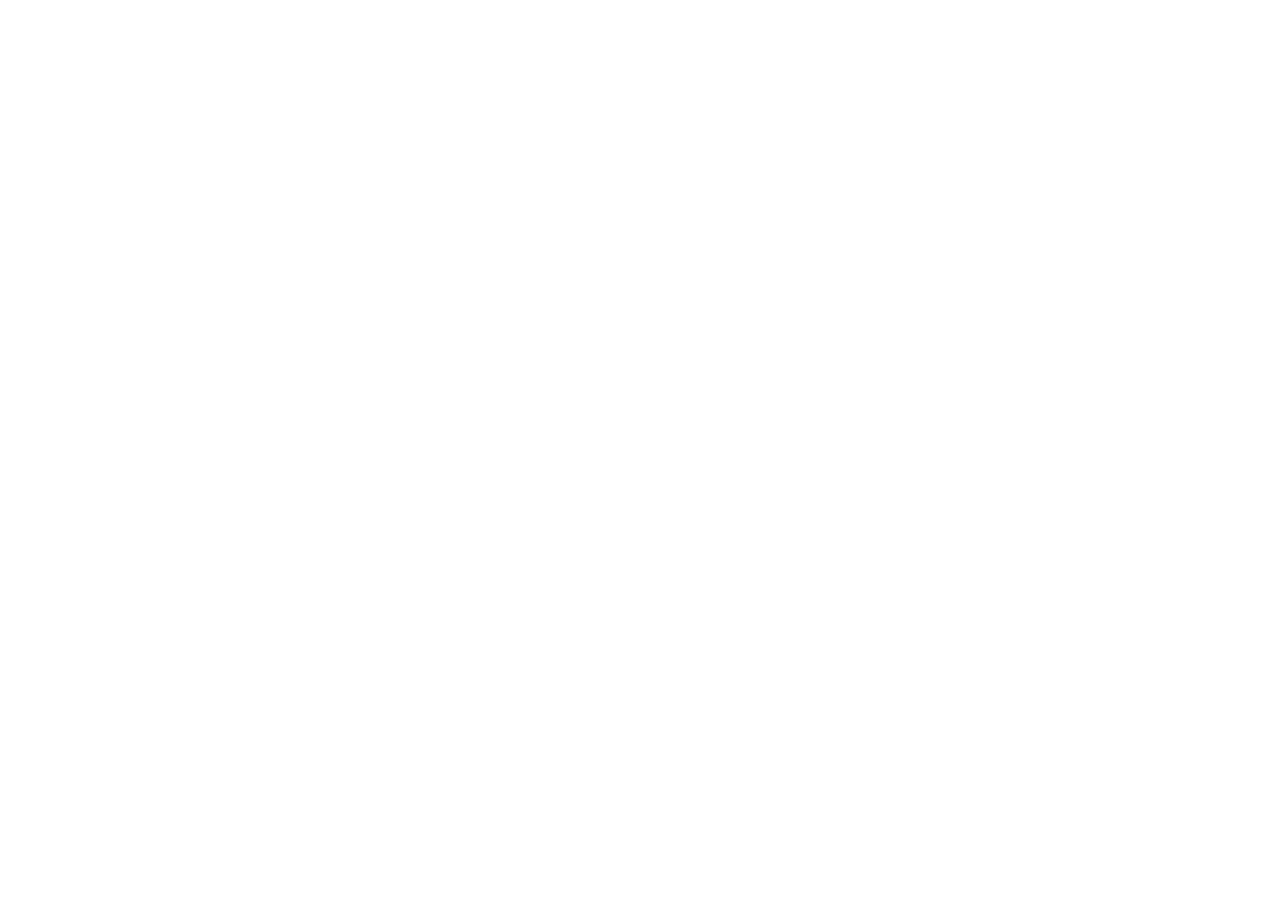
==== index.html @ a7d4aafc "arquivos iniciais adicionados" ====
<!DOCTYPE html>
<html lang="pt-BR">
<head>
    <meta charset="UTF-8">
    <meta http-equiv="X-UA-Compatible" content="IE=edge">
    <meta name="viewport" content="width=device-width, initial-scale=1.0">
    <title>Game - Mata Larápio</title>

    <link rel="stylesheet" href="style.css">
</head>

<body>
    
    <script src="script.js"></script>
</body>
</html>
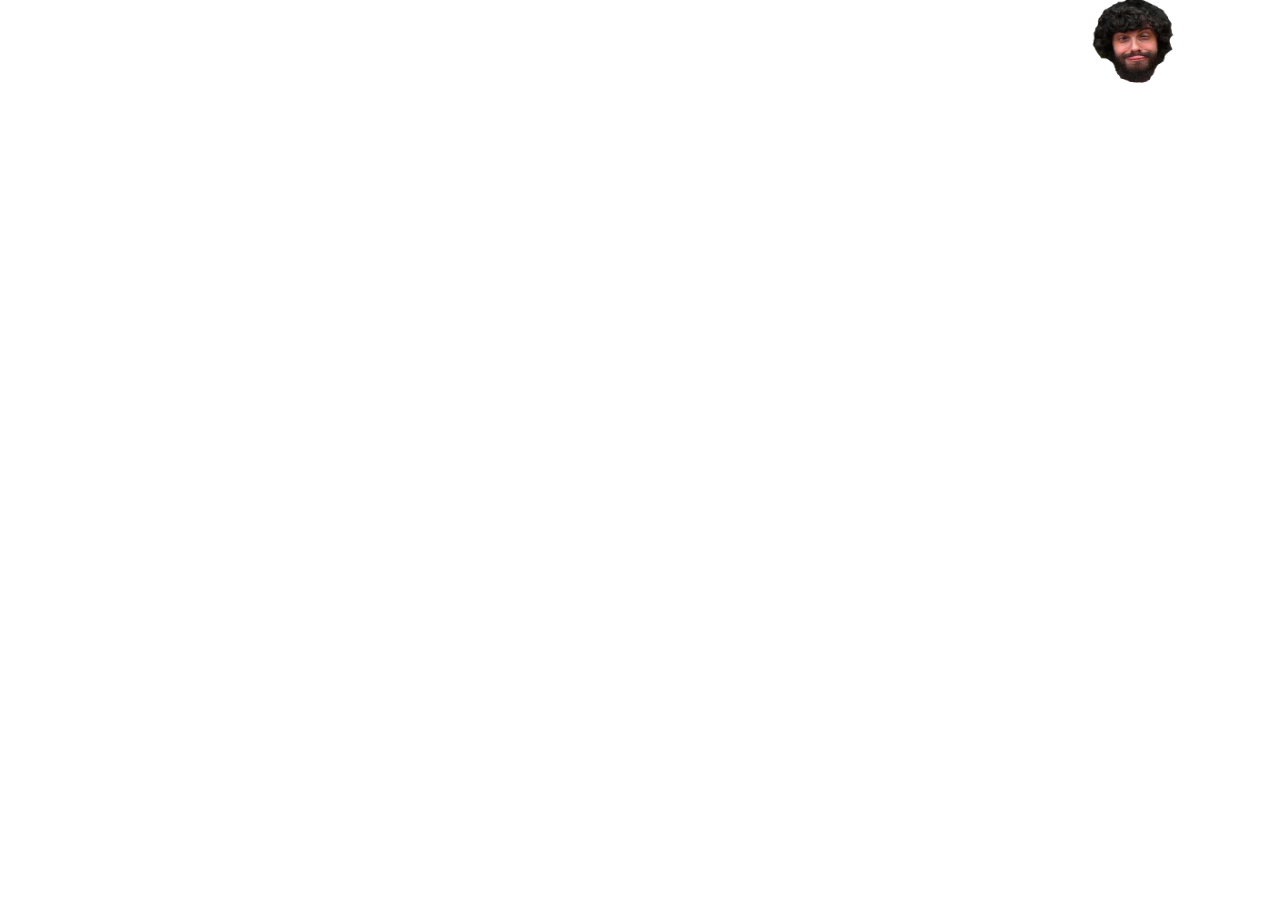
==== commit 0a4c3b38: "posição e tamanhos aleatórios do mosquito OK" ====
--- a/index.html
+++ b/index.html
@@ -9,7 +9,7 @@
     <link rel="stylesheet" href="style.css">
 </head>
 
-<body>
+<body onresize="ajustaTamanhoPalcoJogo()">
     
     <script src="script.js"></script>
 </body>
--- a/style.css
+++ b/style.css
@@ -0,0 +1,15 @@
+/* 
+    Tamanho do mosquitos
+*/
+.mosquito1 {
+  width: 50px;
+  height: 50px;
+}
+.mosquito2 {
+  width: 70px;
+  height: 70px;
+}
+.mosquito3 {
+  width: 90px;
+  height: 90px;
+}
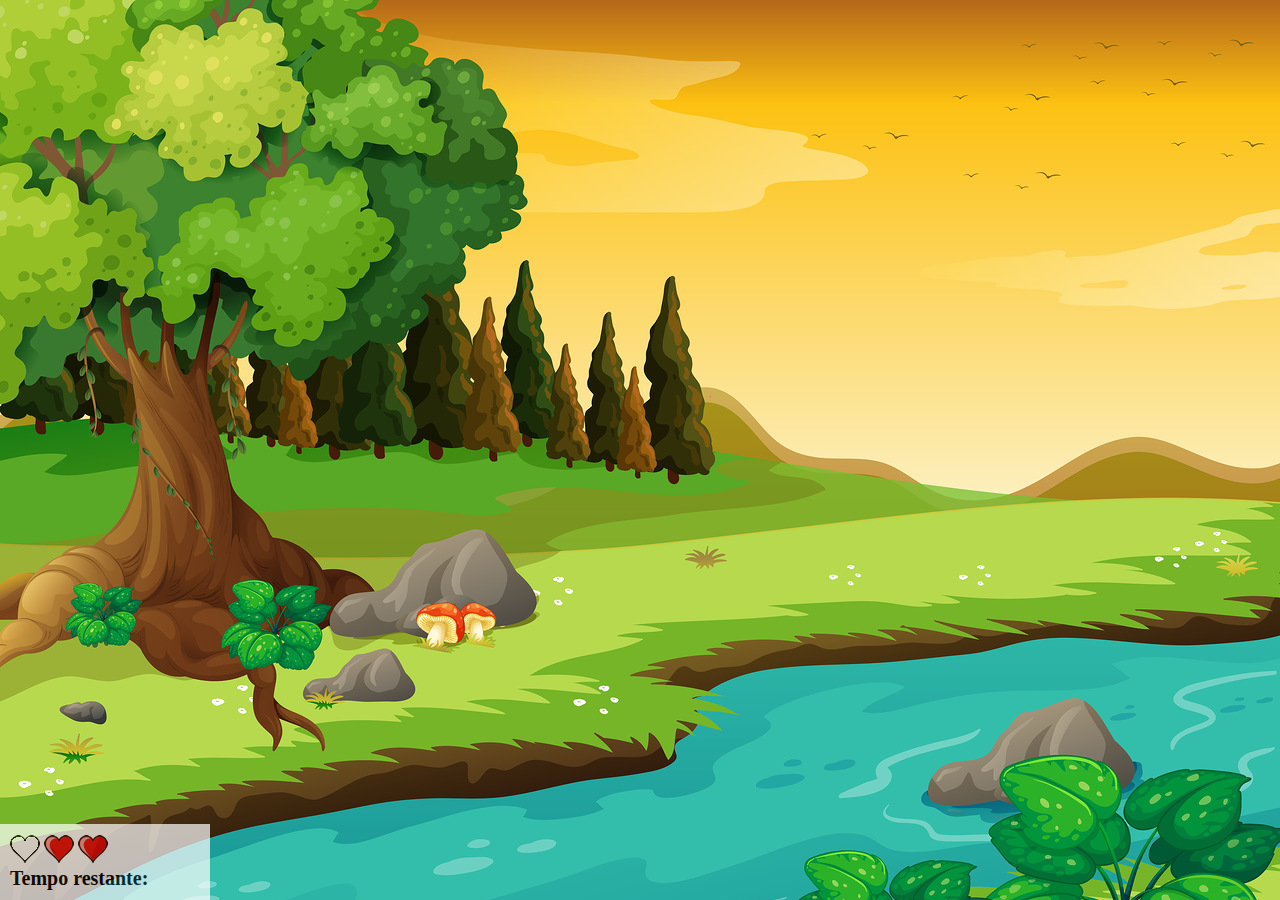
==== commit 4d241a10: "iniciando menus" ====
--- a/index.html
+++ b/index.html
@@ -7,10 +7,28 @@
     <title>Game - Mata Larápio</title>
 
     <link rel="stylesheet" href="style.css">
+    <script src="script.js"></script>
 </head>
 
 <body onresize="ajustaTamanhoPalcoJogo()">
+
+    <div class="painel">
+        
+        <div class="vidas">
+            <img src="imagens/coracao_vazio.png" alt="">
+            <img src="imagens/coracao_cheio.png" alt="">
+            <img src="imagens/coracao_cheio.png" alt="">
+        </div>
+
+        <div class="cronometro">
+            Tempo restante:
+        </div>
+    </div>
     
-    <script src="script.js"></script>
+    <script>
+        setInterval(function(){
+            posicaoRandomica()
+        }, 1000)
+    </script>
 </body>
 </html>--- a/style.css
+++ b/style.css
@@ -1,3 +1,12 @@
+/*
+    Formatações gerais
+*/
+body {
+  background-image: url(imagens/bg.jpg);
+  background-repeat: no-repeat;
+  background-size: 100%;
+}
+
 /* 
     Tamanho do mosquitos
 */
@@ -13,3 +22,35 @@
   width: 90px;
   height: 90px;
 }
+
+/*
+    Lados do mosquito
+*/
+.ladoA {
+  transform: scaleX(1);
+}
+.ladoB {
+  transform: scalex(-1);
+}
+
+/*
+    Formatações menus
+*/
+.painel {
+  position: absolute;
+  width: 190px;
+  padding: 10px;
+  left: 0;
+  bottom: 0;
+  border-top: 1px solid #fff;
+  background-color: #fff;
+  opacity: 0.7;
+}
+.vidas {
+  float: left;
+}
+.cronometro {
+  float: left;
+  font-size: 20px;
+  font-weight: bold;
+}
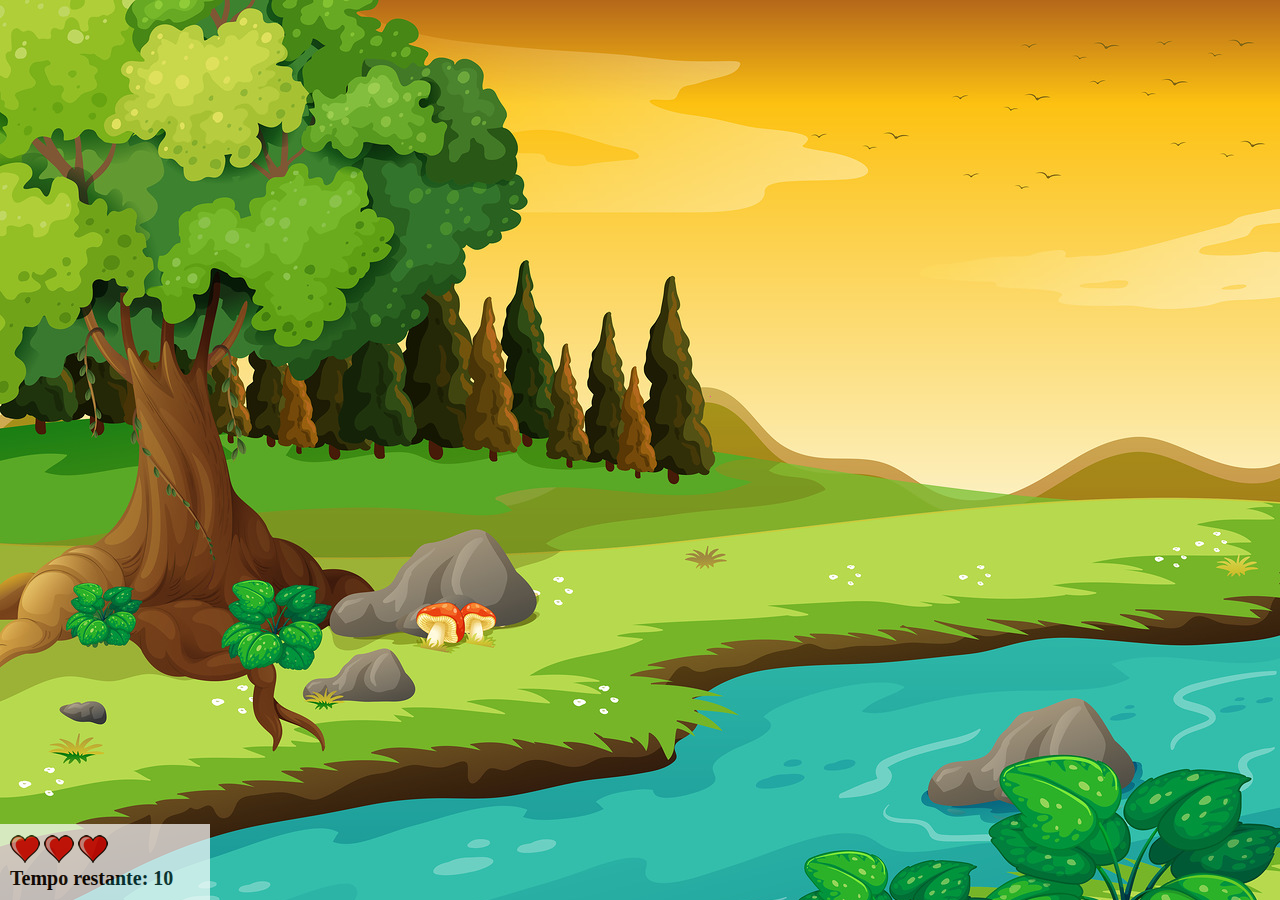
==== commit 11a38430: "projeto em andamento" ====
--- a/index.html
+++ b/index.html
@@ -15,18 +15,20 @@
     <div class="painel">
         
         <div class="vidas">
-            <img src="imagens/coracao_vazio.png" alt="">
-            <img src="imagens/coracao_cheio.png" alt="">
-            <img src="imagens/coracao_cheio.png" alt="">
+            <img id="v1" src="imagens/coracao_cheio.png" alt="">
+            <img id="v2" src="imagens/coracao_cheio.png" alt="">
+            <img id="v3" src="imagens/coracao_cheio.png" alt="">
         </div>
 
         <div class="cronometro">
-            Tempo restante:
+            Tempo restante: <span id="cronometro"></span>
         </div>
     </div>
     
     <script>
-        setInterval(function(){
+        document.getElementById('cronometro').innerHTML = tempo
+
+        var criaMosquito = setInterval(function(){
             posicaoRandomica()
         }, 1000)
     </script>
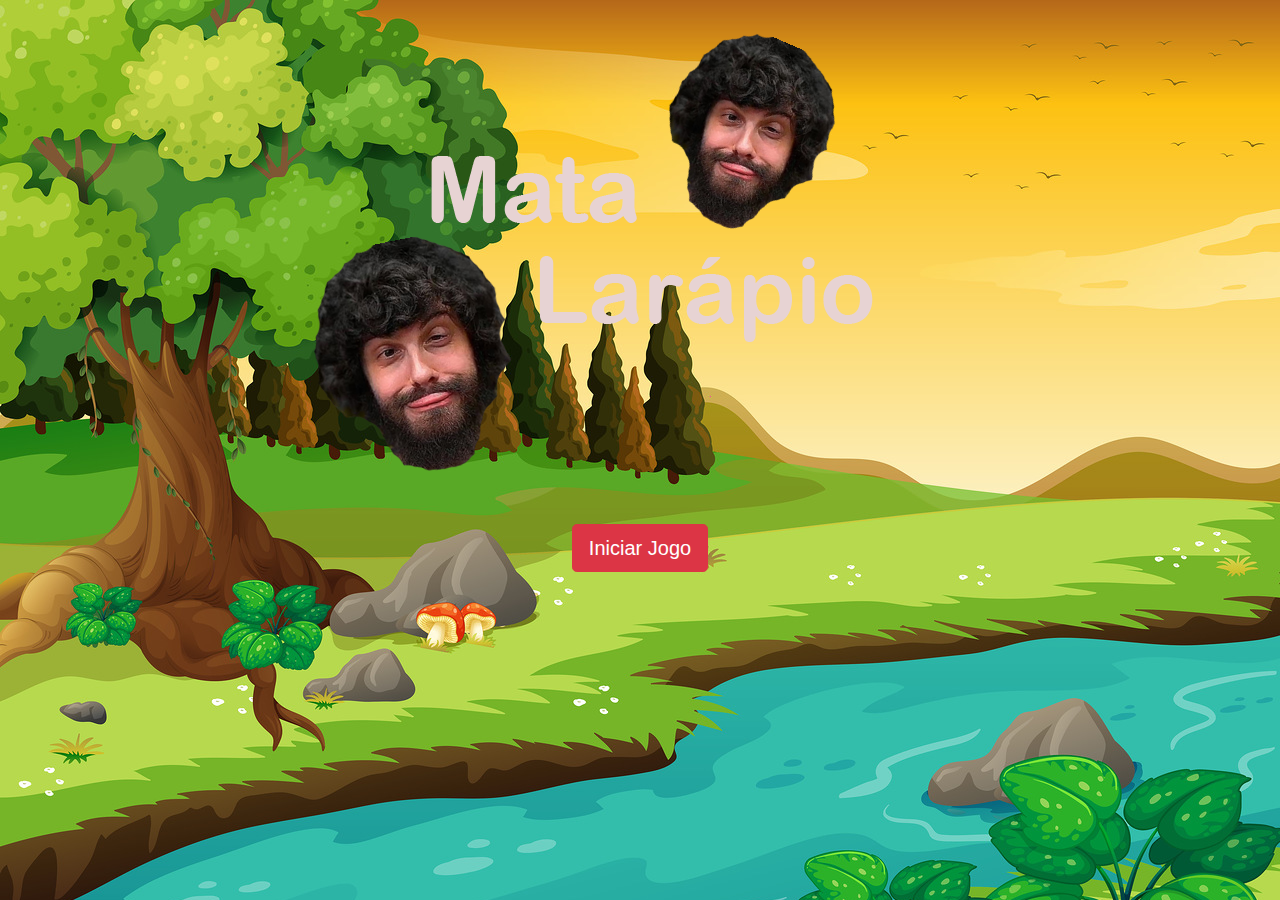
==== commit 83f80183: "correção de erros e iniciando página inicial do game" ====
--- a/index.html
+++ b/index.html
@@ -4,33 +4,30 @@
     <meta charset="UTF-8">
     <meta http-equiv="X-UA-Compatible" content="IE=edge">
     <meta name="viewport" content="width=device-width, initial-scale=1.0">
-    <title>Game - Mata Larápio</title>
+    <title>Mata Larápio</title>
 
+    <link rel="stylesheet" href="https://maxcdn.bootstrapcdn.com/bootstrap/4.0.0/css/bootstrap.min.css" integrity="sha384-Gn5384xqQ1aoWXA+058RXPxPg6fy4IWvTNh0E263XmFcJlSAwiGgFAW/dAiS6JXm" crossorigin="anonymous">
     <link rel="stylesheet" href="style.css">
-    <script src="script.js"></script>
 </head>
 
-<body onresize="ajustaTamanhoPalcoJogo()">
-
-    <div class="painel">
+<body>
+    <div class="container">
+        <div class="row">
+            <div class="col">
+                <div class="d-flex justify-content-center">
+                    <img src="imagens/mata-larapio-bg.png" alt="">
+                </div>
+            </div>
+        </div>
         
-        <div class="vidas">
-            <img id="v1" src="imagens/coracao_cheio.png" alt="">
-            <img id="v2" src="imagens/coracao_cheio.png" alt="">
-            <img id="v3" src="imagens/coracao_cheio.png" alt="">
-        </div>
-
-        <div class="cronometro">
-            Tempo restante: <span id="cronometro"></span>
+        <div class="row">
+            <div class="col">
+                <div class="d-flex justify-content-center">
+                    <button type="button" class="btn btn-danger btn-lg">Iniciar Jogo</button>
+                </div>
+            </div>
         </div>
     </div>
     
-    <script>
-        document.getElementById('cronometro').innerHTML = tempo
-
-        var criaMosquito = setInterval(function(){
-            posicaoRandomica()
-        }, 1000)
-    </script>
 </body>
 </html>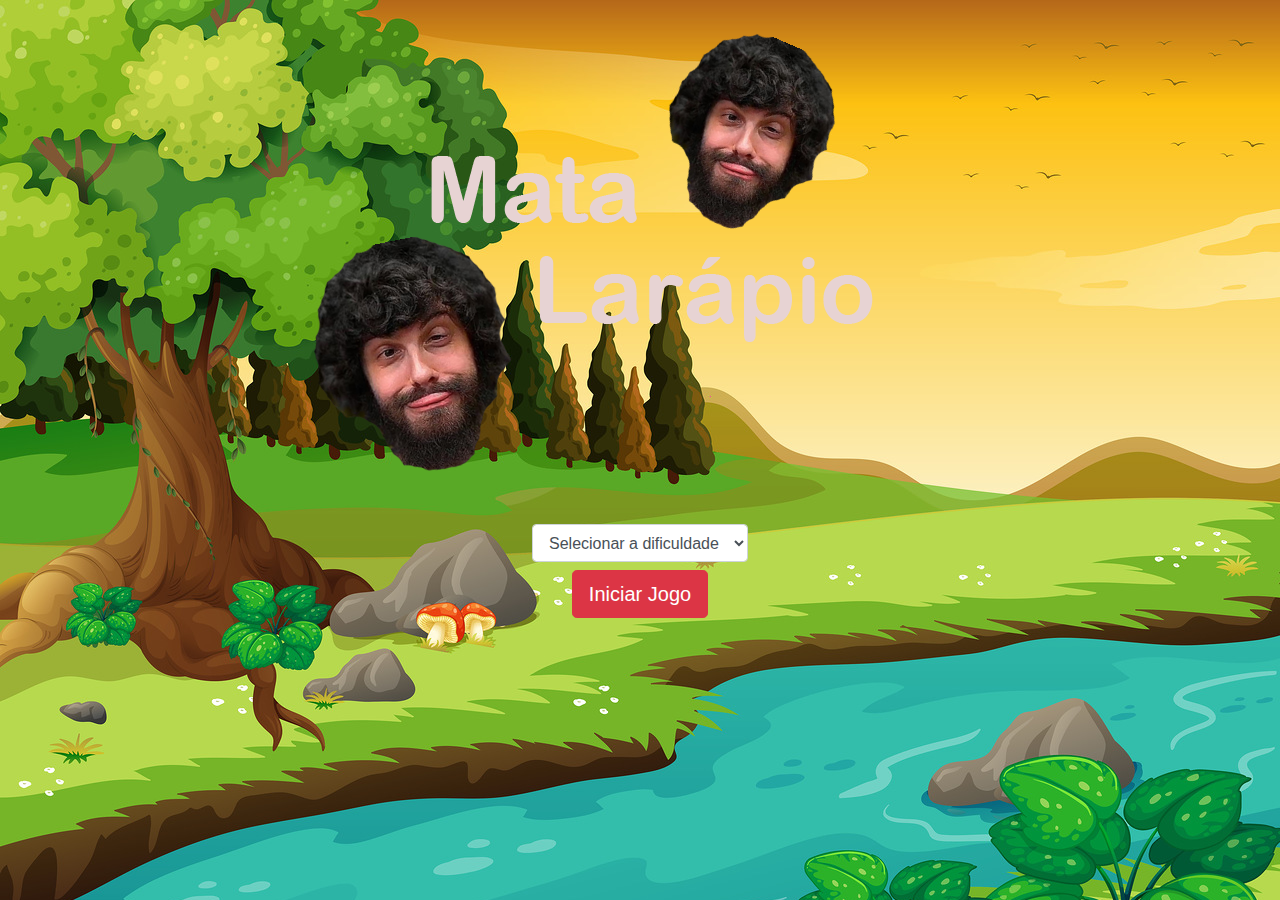
==== commit 2f7a8ef2: "página inicial OK" ====
--- a/index.html
+++ b/index.html
@@ -8,6 +8,17 @@
 
     <link rel="stylesheet" href="https://maxcdn.bootstrapcdn.com/bootstrap/4.0.0/css/bootstrap.min.css" integrity="sha384-Gn5384xqQ1aoWXA+058RXPxPg6fy4IWvTNh0E263XmFcJlSAwiGgFAW/dAiS6JXm" crossorigin="anonymous">
     <link rel="stylesheet" href="style.css">
+
+    <script>
+        function iniciarJogo(){
+            var nivel = document.getElementById('nivel').value
+
+            if(nivel === ''){
+                alert('Escolha uma dificuldade para começar o jogo!')
+                return false
+            }
+        }
+    </script>
 </head>
 
 <body>
@@ -19,11 +30,28 @@
                 </div>
             </div>
         </div>
-        
+
+        <!-- Selecionar dificuldade do jogo -->
         <div class="row">
             <div class="col">
                 <div class="d-flex justify-content-center">
-                    <button type="button" class="btn btn-danger btn-lg">Iniciar Jogo</button>
+                    <div class="mb-2">
+                        <select class="form-control" id="nivel">
+                            <option value="">Selecionar a dificuldade</option>
+                            <option value="facil">Fácil</option>
+                            <option value="normal">Normal</option>
+                            <option value="dificil">Difícil</option>
+                        </select>
+                    </div>
+                </div>
+            </div>
+        </div>
+        
+        <!-- btn de iniciar o jogo -->
+        <div class="row">
+            <div class="col">
+                <div class="d-flex justify-content-center">
+                    <button type="button" class="btn btn-danger btn-lg" onclick="iniciarJogo()">Iniciar Jogo</button>
                 </div>
             </div>
         </div>
